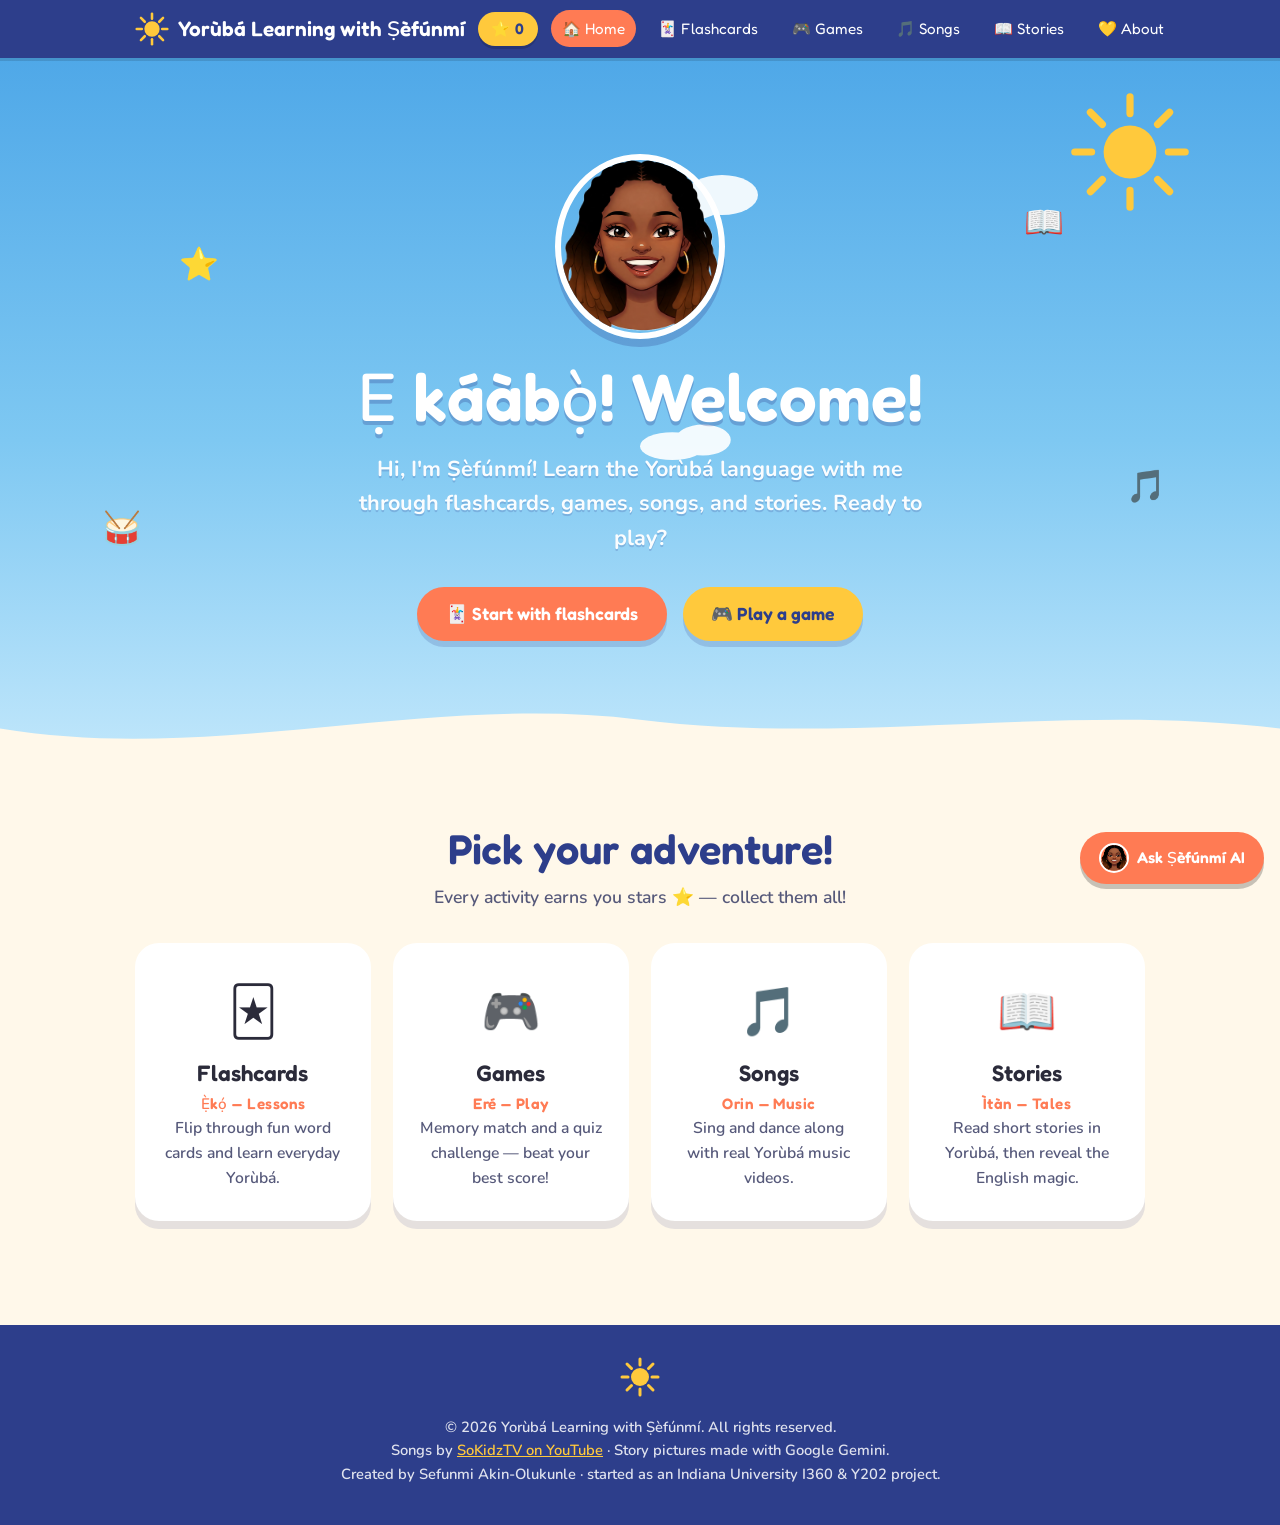
==== index.html @ fe702a05 "upload all html" ====
<!DOCTYPE html>
<html lang="en">
<head>
  <meta charset="UTF-8">
  <meta name="viewport" content="width=device-width, initial-scale=1.0">
  <title>Home — Yorùbá Learning with Ṣèfúnmí</title>
  <meta name="description" content="Yorùbá Learning with Ṣèfúnmí — learn Yorùbá through flashcards, games, songs, and stories. Fun for kids and families!">
  <link rel="preconnect" href="https://fonts.googleapis.com">
  <link rel="preconnect" href="https://fonts.gstatic.com" crossorigin>
  <link href="https://fonts.googleapis.com/css2?family=Fredoka:wght@400;500;600&family=Nunito:wght@600;700;800&display=swap" rel="stylesheet">
  <link rel="stylesheet" href="css/styles.css">
</head>
<body>
  <header class="site-header">
    <div class="wrap bar">
      <a class="brand" href="index.html"><svg class="logo-sun" viewBox="0 0 40 40" aria-hidden="true"><circle cx="20" cy="20" r="9" fill="#ffc93c"/><g stroke="#ffc93c" stroke-width="3" stroke-linecap="round"><line x1="20" y1="2" x2="20" y2="8"/><line x1="20" y1="32" x2="20" y2="38"/><line x1="2" y1="20" x2="8" y2="20"/><line x1="32" y1="20" x2="38" y2="20"/><line x1="7" y1="7" x2="11.5" y2="11.5"/><line x1="28.5" y1="28.5" x2="33" y2="33"/><line x1="33" y1="7" x2="28.5" y2="11.5"/><line x1="11.5" y1="28.5" x2="7" y2="33"/></g></svg> Yorùbá Learning with Ṣèfúnmí</a>
      <span class="star-chip" id="star-chip" title="Stars you've earned">⭐ <span id="star-count">0</span></span>
      <button class="nav-toggle" id="nav-toggle" aria-expanded="false" aria-controls="site-nav">Menu</button>
      <nav class="site-nav" id="site-nav" aria-label="Main">
        <ul>
          <li><a href="index.html" aria-current="page">🏠 Home</a></li>
          <li><a href="lessons.html">🃏 Flashcards</a></li>
          <li><a href="games.html">🎮 Games</a></li>
          <li><a href="songs.html">🎵 Songs</a></li>
          <li><a href="stories.html">📖 Stories</a></li>
          <li><a href="about.html">💛 About</a></li>
        </ul>
      </nav>
    </div>
  </header>

  <section class="hero">
    <svg class="sun-el" viewBox="0 0 100 100" aria-hidden="true"><circle cx="50" cy="50" r="22" fill="#ffc93c"/><g stroke="#ffc93c" stroke-width="6" stroke-linecap="round"><line x1="50" y1="4" x2="50" y2="18"/><line x1="50" y1="82" x2="50" y2="96"/><line x1="4" y1="50" x2="18" y2="50"/><line x1="82" y1="50" x2="96" y2="50"/><line x1="17" y1="17" x2="27" y2="27"/><line x1="73" y1="73" x2="83" y2="83"/><line x1="83" y1="17" x2="73" y2="27"/><line x1="27" y1="73" x2="17" y2="83"/></g></svg>
    <svg class="cloud" style="top:16%; animation-duration: 46s;" width="130" height="52" viewBox="0 0 130 52" aria-hidden="true"><ellipse cx="42" cy="34" rx="42" ry="18" fill="#fff"/><ellipse cx="82" cy="26" rx="36" ry="20" fill="#fff"/></svg>
    <svg class="cloud" style="top:52%; animation-duration: 68s; animation-delay:-24s;" width="100" height="42" viewBox="0 0 130 52" aria-hidden="true"><ellipse cx="42" cy="34" rx="42" ry="18" fill="#fff"/><ellipse cx="82" cy="26" rx="36" ry="20" fill="#fff"/></svg>
    <div class="floaties" aria-hidden="true">
      <span style="left:8%; top:64%; animation-delay:0s">🥁</span>
      <span style="left:88%; top:58%; animation-delay:0.7s">🎵</span>
      <span style="left:14%; top:26%; animation-delay:1.2s">⭐</span>
      <span style="left:80%; top:20%; animation-delay:0.4s">📖</span>
    </div>
    <div class="wrap">
      <img class="mascot" src="images/sefunmi_avatar.PNG" alt="Ṣèfúnmí, your friendly guide">
      <h1><span class="bouncy">Ẹ</span><span class="bouncy">&nbsp;k</span><span class="bouncy">á</span><span class="bouncy">à</span><span class="bouncy">b</span><span class="bouncy">ọ̀</span><span class="bouncy">!</span> Welcome!</h1>
      <p class="sub">Hi, I'm Ṣèfúnmí! Learn the Yorùbá language with me through flashcards, games, songs, and stories. Ready to play?</p>
      <div class="cta-row">
        <a class="btn btn-coral" href="lessons.html">🃏 Start with flashcards</a>
        <a class="btn btn-sun" href="games.html">🎮 Play a game</a>
      </div>
    </div>
    <svg class="wave" viewBox="0 0 1440 70" preserveAspectRatio="none" aria-hidden="true"><path d="M0,40 C240,80 480,0 720,30 C960,60 1200,10 1440,40 L1440,70 L0,70 Z" fill="#fff8ea"/></svg>
  </section>

  <section class="section">
    <div class="wrap">
      <h2>Pick your adventure!</h2>
      <p class="section-sub">Every activity earns you stars ⭐ — collect them all!</p>
      <div class="big-cards stagger">
        <a class="big-card c-coral" href="lessons.html">
          <span class="emoji">🃏</span>
          <h3>Flashcards</h3>
          <p class="yo">Ẹ̀kọ́ &mdash; Lessons</p>
          <p>Flip through fun word cards and learn everyday Yorùbá.</p>
        </a>
        <a class="big-card c-grape" href="games.html">
          <span class="emoji">🎮</span>
          <h3>Games</h3>
          <p class="yo">Eré &mdash; Play</p>
          <p>Memory match and a quiz challenge — beat your best score!</p>
        </a>
        <a class="big-card c-sun" href="songs.html">
          <span class="emoji">🎵</span>
          <h3>Songs</h3>
          <p class="yo">Orin &mdash; Music</p>
          <p>Sing and dance along with real Yorùbá music videos.</p>
        </a>
        <a class="big-card c-leaf" href="stories.html">
          <span class="emoji">📖</span>
          <h3>Stories</h3>
          <p class="yo">Ìtàn &mdash; Tales</p>
          <p>Read short stories in Yorùbá, then reveal the English magic.</p>
        </a>
      </div>
    </div>
  </section>


  <footer class="site-footer">
    <svg class="foot-sun" viewBox="0 0 40 40" aria-hidden="true"><circle cx="20" cy="20" r="9" fill="#ffc93c"/><g stroke="#ffc93c" stroke-width="3" stroke-linecap="round"><line x1="20" y1="2" x2="20" y2="8"/><line x1="20" y1="32" x2="20" y2="38"/><line x1="2" y1="20" x2="8" y2="20"/><line x1="32" y1="20" x2="38" y2="20"/><line x1="7" y1="7" x2="11.5" y2="11.5"/><line x1="28.5" y1="28.5" x2="33" y2="33"/><line x1="33" y1="7" x2="28.5" y2="11.5"/><line x1="11.5" y1="28.5" x2="7" y2="33"/></g></svg>
    <p>&copy; 2026 Yorùbá Learning with Ṣèfúnmí. All rights reserved.</p>
    <p>Songs by <a href="https://www.youtube.com/playlist?list=PLvyWSc3Rf-4h21iMtvp2aFP9dDpeBqy0P" rel="noopener">SoKidzTV on YouTube</a> &middot; Story pictures made with Google Gemini.</p>
    <p>Created by Sefunmi Akin-Olukunle &middot; started as an Indiana University I360 &amp; Y202 project.</p>
  </footer>

  <button id="chat-launcher" aria-haspopup="dialog"><img src="images/sefunmi_avatar.PNG" alt=""> Ask Ṣèfúnmí AI</button>
  <div id="chatbot" role="dialog" aria-label="Sefunmi AI chat">
    <header>
      <span>Ṣèfúnmí AI</span>
      <button id="chat-close" aria-label="Close chat">&times;</button>
    </header>
    <div id="chat-body" aria-live="polite"></div>
    <form id="chat-form">
      <input id="chat-input" type="text" placeholder="Ask me anything!" autocomplete="off">
      <button type="submit">Send</button>
    </form>
  </div>

  <canvas id="confetti-canvas"></canvas>
  <script src="js/data.js"></script>
  <script src="js/app.js"></script>
</body>
</html>
---- css/styles.css ----
/* ==========================================================================
   Yorùbá Learning with Ṣèfúnmí — v2
   A bright, animated, kid-first design.
   Display: Fredoka · Body: Nunito
   ========================================================================== */

:root {
  --sky: #7ec8f2;
  --sky-deep: #4fa8e8;
  --sun: #ffc93c;
  --coral: #ff7b54;
  --leaf: #3fae74;
  --grape: #9b6fde;
  --indigo: #2d3e8b;
  /* heritage tie to the portfolio */
  --paper: #fff8ea;
  --ink: #2b2b3a;
  --white: #ffffff;
  --shadow: 0 6px 0 rgba(45, 62, 139, 0.18);

  --font-display: "Fredoka", "Nunito", sans-serif;
  --font-body: "Nunito", system-ui, sans-serif;
  --radius: 24px;
  --maxw: 1080px;
  --pad: clamp(1rem, 4vw, 2.2rem);
}

* {
  box-sizing: border-box;
  margin: 0;
  padding: 0;
}

html {
  scroll-behavior: smooth;
}

body {
  font-family: var(--font-body);
  font-size: clamp(1rem, 0.97rem + 0.2vw, 1.1rem);
  line-height: 1.6;
  color: var(--ink);
  background: var(--paper);
  overflow-x: hidden;
}

img {
  max-width: 100%;
  display: block;
}

a {
  color: var(--indigo);
}

:focus-visible {
  outline: 4px solid var(--sun);
  outline-offset: 3px;
  border-radius: 8px;
}

.wrap {
  max-width: var(--maxw);
  margin: 0 auto;
  padding-inline: var(--pad);
}

h1,
h2,
h3 {
  font-family: var(--font-display);
  font-weight: 600;
  line-height: 1.15;
}

/* ==========================================================================
   Animations
   ========================================================================== */
@keyframes bob {

  0%,
  100% {
    transform: translateY(0);
  }

  50% {
    transform: translateY(-12px);
  }
}

@keyframes bobBig {

  0%,
  100% {
    transform: translateY(0);
  }

  50% {
    transform: translateY(-22px);
  }
}

@keyframes drift {
  from {
    transform: translateX(-12vw);
  }

  to {
    transform: translateX(112vw);
  }
}

@keyframes spinSlow {
  to {
    transform: rotate(360deg);
  }
}

@keyframes wiggle {

  0%,
  100% {
    transform: rotate(-2.5deg);
  }

  50% {
    transform: rotate(2.5deg);
  }
}

@keyframes popIn {
  0% {
    transform: scale(0);
    opacity: 0;
  }

  70% {
    transform: scale(1.12);
  }

  100% {
    transform: scale(1);
    opacity: 1;
  }
}

@keyframes bounceIn {
  0% {
    transform: translateY(30px);
    opacity: 0;
  }

  60% {
    transform: translateY(-8px);
    opacity: 1;
  }

  100% {
    transform: translateY(0);
  }
}

@keyframes rainbowShift {
  0% {
    background-position: 0% 50%;
  }

  100% {
    background-position: 200% 50%;
  }
}

@keyframes starPop {
  0% {
    transform: scale(1);
  }

  40% {
    transform: scale(1.6) rotate(18deg);
  }

  100% {
    transform: scale(1);
  }
}

@keyframes floaty {

  0%,
  100% {
    transform: translateY(0) rotate(0deg);
  }

  50% {
    transform: translateY(-16px) rotate(6deg);
  }
}

@keyframes shake {

  0%,
  100% {
    transform: translateX(0);
  }

  25% {
    transform: translateX(-7px);
  }

  75% {
    transform: translateX(7px);
  }
}

.anim-pop {
  animation: popIn 500ms cubic-bezier(.5, 1.6, .5, 1) both;
}

.anim-bounce {
  animation: bounceIn 650ms cubic-bezier(.4, 1.4, .5, 1) both;
}

.stagger>* {
  animation: bounceIn 650ms cubic-bezier(.4, 1.4, .5, 1) both;
}

.stagger>*:nth-child(1) {
  animation-delay: 60ms;
}

.stagger>*:nth-child(2) {
  animation-delay: 160ms;
}

.stagger>*:nth-child(3) {
  animation-delay: 260ms;
}

.stagger>*:nth-child(4) {
  animation-delay: 360ms;
}

.stagger>*:nth-child(5) {
  animation-delay: 460ms;
}

.shake {
  animation: shake 320ms ease;
}

@media (prefers-reduced-motion: reduce) {

  *,
  *::before,
  *::after {
    animation: none !important;
    transition: none !important;
  }

  html {
    scroll-behavior: auto;
  }
}

/* ==========================================================================
   Header
   ========================================================================== */
.site-header {
  background: var(--indigo);
  position: sticky;
  top: 0;
  z-index: 60;
  box-shadow: 0 3px 0 rgba(0, 0, 0, 0.12);
}

.site-header .bar {
  display: flex;
  align-items: center;
  justify-content: space-between;
  gap: 0.8rem;
  padding-block: 0.65rem;
}

.brand {
  white-space: nowrap;
  font-family: var(--font-display);
  font-weight: 600;
  font-size: clamp(1.05rem, 2.6vw, 1.3rem);
  color: var(--white);
  text-decoration: none;
  display: flex;
  align-items: center;
  gap: 0.55rem;
}

.brand .logo-sun {
  width: 34px;
  height: 34px;
  flex: none;
  animation: spinSlow 24s linear infinite;
}

.star-chip {
  font-family: var(--font-display);
  background: var(--sun);
  color: var(--indigo);
  border-radius: 999px;
  padding: 0.3rem 0.85rem;
  font-size: 0.95rem;
  font-weight: 600;
  display: inline-flex;
  align-items: center;
  gap: 0.3rem;
  box-shadow: 0 3px 0 rgba(0, 0, 0, 0.15);
}

.star-chip.earn {
  animation: starPop 600ms ease;
}

.site-nav ul {
  display: flex;
  gap: clamp(0.15rem, 1.4vw, 0.7rem);
  list-style: none;
}

.site-nav a {
  font-family: var(--font-display);
  color: var(--white);
  text-decoration: none;
  font-size: 0.95rem;
  padding: 0.4rem 0.7rem;
  border-radius: 999px;
  display: inline-block;
  white-space: nowrap;
  transition: background 150ms ease, transform 150ms ease;
}

.site-nav a:hover {
  background: rgba(255, 255, 255, 0.16);
  transform: translateY(-2px) rotate(-1.5deg);
}

.site-nav a[aria-current="page"] {
  background: var(--coral);
}

.nav-toggle {
  display: none;
  background: var(--coral);
  border: none;
  color: var(--white);
  font-family: var(--font-display);
  font-size: 1rem;
  padding: 0.45rem 0.95rem;
  border-radius: 999px;
  cursor: pointer;
  box-shadow: 0 3px 0 rgba(0, 0, 0, 0.18);
}

@media (max-width: 990px) {
  .nav-toggle {
    display: block;
  }

  .site-nav {
    position: absolute;
    top: 100%;
    left: 0;
    right: 0;
    background: var(--indigo);
    display: none;
    padding: 0.5rem var(--pad) 1rem;
    box-shadow: 0 8px 16px rgba(0, 0, 0, 0.18);
  }

  .site-nav.open {
    display: block;
  }

  .site-nav ul {
    flex-direction: column;
  }

  .site-nav a {
    display: block;
  }
}

/* ==========================================================================
   Sky hero
   ========================================================================== */
.hero {
  position: relative;
  background: linear-gradient(180deg, var(--sky-deep) 0%, var(--sky) 55%, #bfe6fb 100%);
  color: var(--white);
  overflow: hidden;
  padding-block: clamp(3.2rem, 9vw, 6rem) clamp(4.5rem, 10vw, 7rem);
  text-align: center;
}

.hero .wrap {
  position: relative;
  z-index: 3;
}

.hero h1 {
  font-size: clamp(2.2rem, 6.5vw, 4.2rem);
  text-shadow: 0 4px 0 rgba(45, 62, 139, 0.28);
}

.hero h1 .bouncy {
  display: inline-block;
  animation: bob 2.6s ease-in-out infinite;
}

.hero h1 .bouncy:nth-child(2n) {
  animation-delay: 0.25s;
}

.hero h1 .bouncy:nth-child(3n) {
  animation-delay: 0.5s;
}

.hero .sub {
  margin: 1rem auto 0;
  max-width: 46ch;
  font-size: clamp(1.05rem, 2.4vw, 1.35rem);
  font-weight: 700;
  color: rgba(255, 255, 255, 0.96);
  text-shadow: 0 2px 0 rgba(45, 62, 139, 0.2);
}

.hero .cta-row {
  margin-top: 2rem;
  display: flex;
  justify-content: center;
  flex-wrap: wrap;
  gap: 1rem;
}

.mascot {
  width: clamp(110px, 18vw, 170px);
  margin: 0 auto 1.2rem;
  border-radius: 50%;
  border: 6px solid var(--white);
  box-shadow: 0 8px 0 rgba(45, 62, 139, 0.25);
  animation: bobBig 3.2s ease-in-out infinite;
}

.sun-el {
  position: absolute;
  top: 34px;
  right: 7%;
  width: clamp(70px, 10vw, 120px);
  z-index: 1;
  animation: spinSlow 30s linear infinite;
}

.cloud {
  position: absolute;
  z-index: 1;
  opacity: 0.9;
  animation: drift linear infinite;
}

.floaties span {
  position: absolute;
  z-index: 2;
  font-size: clamp(1.2rem, 3vw, 2rem);
  animation: floaty 4s ease-in-out infinite;
  user-select: none;
}

.hero .wave {
  position: absolute;
  bottom: -2px;
  left: 0;
  right: 0;
  z-index: 2;
  display: block;
  width: 100%;
}

/* Buttons — chunky, pushable */
.btn {
  font-family: var(--font-display);
  font-weight: 600;
  font-size: 1.1rem;
  display: inline-block;
  text-decoration: none;
  padding: 0.8rem 1.8rem;
  border-radius: 999px;
  border: none;
  cursor: pointer;
  color: var(--white);
  box-shadow: var(--shadow);
  transition: transform 120ms ease, box-shadow 120ms ease;
}

.btn:active {
  transform: translateY(5px);
  box-shadow: 0 1px 0 rgba(45, 62, 139, 0.18);
}

.btn:hover {
  transform: translateY(-2px);
}

.btn:hover:active {
  transform: translateY(5px);
}

.btn-coral {
  background: var(--coral);
}

.btn-leaf {
  background: var(--leaf);
}

.btn-grape {
  background: var(--grape);
}

.btn-indigo {
  background: var(--indigo);
}

.btn-sun {
  background: var(--sun);
  color: var(--indigo);
}

.btn.small {
  font-size: 0.95rem;
  padding: 0.55rem 1.2rem;
}

/* ==========================================================================
   Sections & cards
   ========================================================================== */
.section {
  padding-block: clamp(2.6rem, 7vw, 4.5rem);
}

.section h2 {
  font-size: clamp(1.7rem, 4.5vw, 2.6rem);
  text-align: center;
  color: var(--indigo);
}

.section .section-sub {
  text-align: center;
  max-width: 56ch;
  margin: 0.6rem auto 2rem;
  font-weight: 600;
  color: #56597a;
}

.big-cards {
  display: grid;
  grid-template-columns: repeat(auto-fit, minmax(230px, 1fr));
  gap: 1.4rem;
}

.big-card {
  background: var(--white);
  border-radius: var(--radius);
  padding: 1.7rem 1.4rem 1.6rem;
  text-align: center;
  text-decoration: none;
  color: var(--ink);
  box-shadow: 0 8px 0 rgba(45, 62, 139, 0.12);
  border: 4px solid transparent;
  transition: transform 160ms ease, border-color 160ms ease;
}

.big-card:hover {
  transform: translateY(-6px) rotate(-1deg);
  animation: wiggle 400ms ease;
}

.big-card .emoji {
  font-size: 3rem;
  display: block;
  margin-bottom: 0.6rem;
}

.big-card h3 {
  font-size: 1.4rem;
  margin-bottom: 0.35rem;
}

.big-card p {
  font-size: 0.98rem;
  color: #56597a;
  font-weight: 600;
}

.big-card.c-coral:hover {
  border-color: var(--coral);
}

.big-card.c-leaf:hover {
  border-color: var(--leaf);
}

.big-card.c-grape:hover {
  border-color: var(--grape);
}

.big-card.c-sun:hover {
  border-color: var(--sun);
}

.big-card .yo {
  font-family: var(--font-display);
  font-size: 0.95rem;
  color: var(--coral);
  letter-spacing: 0.03em;
}

/* Page hero (inner pages) */
.page-hero {
  background: linear-gradient(180deg, var(--sky-deep), var(--sky));
  color: var(--white);
  text-align: center;
  padding-block: clamp(2.2rem, 6vw, 3.6rem);
  position: relative;
  overflow: hidden;
}

.page-hero h1 {
  font-size: clamp(1.9rem, 5vw, 3rem);
  text-shadow: 0 3px 0 rgba(45, 62, 139, 0.28);
  position: relative;
  z-index: 2;
}

.page-hero p {
  font-weight: 700;
  margin-top: 0.5rem;
  position: relative;
  z-index: 2;
  text-shadow: 0 2px 0 rgba(45, 62, 139, 0.2);
}

/* ==========================================================================
   Flashcards (lessons)
   ========================================================================== */
.deck-zone {
  max-width: 560px;
  margin: 0 auto;
  text-align: center;
}

.progress-track {
  background: #e8e2cf;
  border-radius: 999px;
  height: 18px;
  overflow: hidden;
  box-shadow: inset 0 2px 4px rgba(0, 0, 0, 0.08);
  margin-bottom: 1.4rem;
}

.progress-fill {
  height: 100%;
  width: 0%;
  background: repeating-linear-gradient(45deg, var(--leaf) 0 14px, #55c98b 14px 28px);
  border-radius: 999px;
  transition: width 400ms cubic-bezier(.5, 1.4, .5, 1);
}

.flashcard {
  perspective: 1200px;
  height: 300px;
  cursor: pointer;
  margin-bottom: 1.3rem;
  -webkit-tap-highlight-color: transparent;
}

.flashcard .inner {
  position: relative;
  width: 100%;
  height: 100%;
  transform-style: preserve-3d;
  transition: transform 550ms cubic-bezier(.4, 1.3, .5, 1);
}

.flashcard.flipped .inner {
  transform: rotateY(180deg);
}

.flashcard .face {
  position: absolute;
  inset: 0;
  backface-visibility: hidden;
  border-radius: var(--radius);
  display: flex;
  flex-direction: column;
  align-items: center;
  justify-content: center;
  gap: 0.5rem;
  padding: 1.4rem;
  box-shadow: 0 10px 0 rgba(45, 62, 139, 0.15);
}

.flashcard .front {
  background: var(--white);
  border: 5px solid var(--sky-deep);
}

.flashcard .back {
  background: var(--indigo);
  color: var(--white);
  transform: rotateY(180deg);
  border: 5px solid var(--sun);
}

.flashcard .word {
  font-family: var(--font-display);
  font-size: clamp(2rem, 7vw, 3rem);
  font-weight: 600;
}

.flashcard .hint {
  font-weight: 700;
  font-size: 0.9rem;
  color: #8a8fae;
}

.flashcard .back .hint {
  color: rgba(255, 255, 255, 0.7);
}

.deck-actions {
  display: flex;
  justify-content: center;
  gap: 0.9rem;
  flex-wrap: wrap;
}

.deck-done {
  padding: 2rem 0;
}

.deck-done .big-emoji {
  font-size: 4rem;
  animation: bobBig 1.6s ease-in-out infinite;
}

/* ==========================================================================
   Games
   ========================================================================== */
.game-tabs {
  display: flex;
  justify-content: center;
  gap: 1rem;
  flex-wrap: wrap;
  margin-bottom: 2rem;
}

.game-zone {
  display: none;
}

.game-zone.active {
  display: block;
}

.scoreboard {
  display: flex;
  justify-content: center;
  gap: 1rem;
  flex-wrap: wrap;
  margin-bottom: 1.4rem;
  font-family: var(--font-display);
}

.score-pill {
  background: var(--white);
  border-radius: 999px;
  padding: 0.45rem 1.1rem;
  font-size: 1rem;
  color: var(--indigo);
  box-shadow: 0 4px 0 rgba(45, 62, 139, 0.12);
}

.memory-grid {
  display: grid;
  grid-template-columns: repeat(4, 1fr);
  gap: 0.8rem;
  max-width: 640px;
  margin: 0 auto;
}

@media (max-width: 560px) {
  .memory-grid {
    grid-template-columns: repeat(4, 1fr);
    gap: 0.5rem;
  }
}

.mem-card {
  aspect-ratio: 3 / 3.4;
  perspective: 900px;
  cursor: pointer;
  border: none;
  background: none;
  padding: 0;
  -webkit-tap-highlight-color: transparent;
}

.mem-card .inner {
  display: block;
  position: relative;
  width: 100%;
  height: 100%;
  transform-style: preserve-3d;
  transition: transform 400ms cubic-bezier(.4, 1.3, .5, 1);
}

.mem-card.flipped .inner,
.mem-card.matched .inner {
  transform: rotateY(180deg);
}

.mem-card .face {
  position: absolute;
  inset: 0;
  backface-visibility: hidden;
  border-radius: 16px;
  display: flex;
  align-items: center;
  justify-content: center;
  font-family: var(--font-display);
  font-weight: 600;
  font-size: clamp(0.8rem, 2.4vw, 1.05rem);
  padding: 0.4rem;
  text-align: center;
  line-height: 1.2;
  box-shadow: 0 5px 0 rgba(45, 62, 139, 0.14);
}

.mem-card .face-down {
  background: linear-gradient(135deg, var(--grape), var(--indigo));
  color: var(--white);
  font-size: 1.6rem;
}

.mem-card .face-up {
  background: var(--white);
  color: var(--indigo);
  transform: rotateY(180deg);
  border: 3px solid var(--sky-deep);
}

.mem-card .face-up.yo-side {
  background: var(--sun);
  border-color: var(--coral);
}

.mem-card.matched .face-up {
  background: var(--leaf);
  color: var(--white);
  border-color: var(--leaf);
  animation: starPop 500ms ease;
}

.mem-card.matched {
  cursor: default;
}

.quiz-box {
  max-width: 620px;
  margin: 0 auto;
  text-align: center;
}

.quiz-word {
  font-family: var(--font-display);
  font-size: clamp(2rem, 6vw, 3rem);
  color: var(--indigo);
  background: var(--white);
  border-radius: var(--radius);
  padding: 1.6rem 1rem;
  box-shadow: 0 8px 0 rgba(45, 62, 139, 0.13);
  margin-bottom: 1.4rem;
}

.quiz-opts {
  display: grid;
  grid-template-columns: 1fr 1fr;
  gap: 0.9rem;
}

@media (max-width: 480px) {
  .quiz-opts {
    grid-template-columns: 1fr;
  }
}

.quiz-opt {
  font-family: var(--font-display);
  font-size: 1.15rem;
  font-weight: 600;
  background: var(--white);
  color: var(--ink);
  border: 4px solid var(--sky-deep);
  border-radius: 18px;
  padding: 0.9rem 0.8rem;
  cursor: pointer;
  box-shadow: 0 5px 0 rgba(45, 62, 139, 0.14);
  transition: transform 130ms ease;
}

.quiz-opt:hover {
  transform: translateY(-3px) rotate(-0.5deg);
}

.quiz-opt.right {
  background: var(--leaf);
  border-color: var(--leaf);
  color: var(--white);
  animation: starPop 500ms ease;
}

.quiz-opt.wrong {
  background: var(--coral);
  border-color: var(--coral);
  color: var(--white);
  animation: shake 320ms ease;
}

.quiz-opt:disabled {
  cursor: default;
}

.win-banner {
  text-align: center;
  padding: 1.6rem 0 0.4rem;
}

.win-banner .big-emoji {
  font-size: 4.2rem;
  display: inline-block;
  animation: bobBig 1.4s ease-in-out infinite;
}

.win-banner h3 {
  font-size: 1.8rem;
  color: var(--indigo);
  margin-top: 0.4rem;
}

.win-banner p {
  font-weight: 700;
  color: #56597a;
}

/* ==========================================================================
   Songs
   ========================================================================== */
.song-grid {
  display: grid;
  grid-template-columns: 1fr 1fr;
  gap: 1.6rem;
}

@media (max-width: 760px) {
  .song-grid {
    grid-template-columns: 1fr;
  }
}

.song-card {
  background: var(--white);
  border-radius: var(--radius);
  overflow: hidden;
  box-shadow: 0 8px 0 rgba(45, 62, 139, 0.13);
  transition: transform 160ms ease;
}

.song-card:hover {
  transform: translateY(-5px) rotate(-0.6deg);
}

.yt-lite {
  position: relative;
  aspect-ratio: 16 / 9;
  cursor: pointer;
  background: #000 center / cover no-repeat;
  border: none;
  width: 100%;
  padding: 0;
}

.yt-lite .play-bubble {
  position: absolute;
  inset: 0;
  margin: auto;
  width: 74px;
  height: 74px;
  border-radius: 50%;
  background: var(--coral);
  color: var(--white);
  display: flex;
  align-items: center;
  justify-content: center;
  font-size: 1.9rem;
  box-shadow: 0 5px 0 rgba(0, 0, 0, 0.28);
  animation: bob 2.2s ease-in-out infinite;
  pointer-events: none;
}

.yt-lite iframe {
  position: absolute;
  inset: 0;
  width: 100%;
  height: 100%;
  border: 0;
}

.song-card .body {
  padding: 1.1rem 1.3rem 1.3rem;
}

.song-card h3 {
  color: var(--indigo);
  font-size: 1.35rem;
}

.song-card .yo-title {
  color: var(--coral);
  font-family: var(--font-display);
  font-size: 1rem;
}

.song-card p {
  font-weight: 600;
  color: #56597a;
  font-size: 0.97rem;
  margin-top: 0.3rem;
}

/* ==========================================================================
   Stories
   ========================================================================== */
.story-card {
  background: var(--white);
  border-radius: var(--radius);
  box-shadow: 0 8px 0 rgba(45, 62, 139, 0.13);
  overflow: hidden;
  margin-bottom: 2rem;
  display: grid;
  grid-template-columns: 300px 1fr;
}

@media (max-width: 760px) {
  .story-card {
    grid-template-columns: 1fr;
  }
}

.story-card .pic {
  background: var(--sky);
  min-height: 220px;
}

.story-card .pic img {
  width: 100%;
  height: 100%;
  object-fit: cover;
}

.story-card .body {
  padding: 1.5rem 1.6rem 1.6rem;
}

.story-card h3 {
  color: var(--indigo);
  font-size: 1.45rem;
  margin-bottom: 0.6rem;
}

.story-card .yo-text {
  font-size: 1.12rem;
  font-weight: 700;
  line-height: 1.75;
}

.story-card .yo-text strong {
  color: var(--coral);
}

.translation {
  margin-top: 1rem;
  background: var(--paper);
  border: 3px dashed var(--sun);
  border-radius: 16px;
  padding: 1rem 1.1rem;
  font-weight: 600;
  display: none;
}

.translation.show {
  display: block;
  animation: bounceIn 450ms ease both;
}

.translation strong {
  color: var(--leaf);
}

.story-card .btn {
  margin-top: 1rem;
}

/* ==========================================================================
   About + misc
   ========================================================================== */
.about-card {
  background: var(--white);
  border-radius: var(--radius);
  box-shadow: 0 8px 0 rgba(45, 62, 139, 0.13);
  padding: clamp(1.4rem, 4vw, 2.4rem);
  max-width: 780px;
  margin: 0 auto;
}

.about-card p+p {
  margin-top: 1rem;
}

.credit-note {
  text-align: center;
  font-size: 0.85rem;
  font-weight: 600;
  color: #8a8fae;
  margin-top: 1.6rem;
}

/* ==========================================================================
   Footer
   ========================================================================== */
.site-footer {
  background: var(--indigo);
  color: rgba(255, 255, 255, 0.85);
  text-align: center;
  padding: 2rem var(--pad) 2.4rem;
  font-weight: 600;
  font-size: 0.92rem;
  margin-top: 2rem;
}

.site-footer .foot-sun {
  width: 40px;
  margin: 0 auto 0.7rem;
  animation: spinSlow 26s linear infinite;
}

.site-footer a {
  color: var(--sun);
}

/* ==========================================================================
   Sefunmi AI chat
   ========================================================================== */
#chat-launcher {
  position: fixed;
  right: 1rem;
  bottom: 1rem;
  z-index: 90;
  background: var(--coral);
  color: var(--white);
  border: none;
  font-family: var(--font-display);
  font-weight: 600;
  font-size: 0.98rem;
  padding: 0.7rem 1.2rem;
  border-radius: 999px;
  cursor: pointer;
  box-shadow: 0 5px 0 rgba(0, 0, 0, 0.22);
  display: flex;
  align-items: center;
  gap: 0.5rem;
  animation: bob 3s ease-in-out infinite;
}

#chat-launcher img {
  width: 30px;
  height: 30px;
  border-radius: 50%;
  border: 2px solid var(--white);
}

#chatbot {
  position: fixed;
  right: 1rem;
  bottom: 4.6rem;
  z-index: 95;
  width: min(330px, calc(100vw - 2rem));
  background: var(--white);
  border-radius: 20px;
  box-shadow: 0 14px 34px rgba(45, 62, 139, 0.35);
  display: none;
  flex-direction: column;
  overflow: hidden;
  border: 4px solid var(--indigo);
}

#chatbot.open {
  display: flex;
  animation: bounceIn 400ms ease both;
}

#chatbot header {
  background: var(--indigo);
  color: var(--white);
  padding: 0.6rem 0.9rem;
  display: flex;
  justify-content: space-between;
  align-items: center;
  font-family: var(--font-display);
  font-weight: 600;
}

#chatbot header button {
  background: none;
  border: none;
  color: var(--white);
  font-size: 1.1rem;
  cursor: pointer;
}

#chat-body {
  height: 250px;
  overflow-y: auto;
  padding: 0.8rem;
  display: flex;
  flex-direction: column;
  gap: 0.5rem;
  background: var(--paper);
}

.chat-msg {
  max-width: 86%;
  padding: 0.5rem 0.75rem;
  border-radius: 14px;
  font-size: 0.92rem;
  font-weight: 600;
  line-height: 1.45;
}

.chat-msg.bot {
  background: var(--white);
  border: 2px solid var(--sky);
  align-self: flex-start;
}

.chat-msg.user {
  background: var(--leaf);
  color: var(--white);
  align-self: flex-end;
}

#chat-form {
  display: flex;
  border-top: 3px solid var(--paper);
}

#chat-input {
  flex: 1;
  border: none;
  padding: 0.7rem 0.9rem;
  font-size: 0.95rem;
  font-family: var(--font-body);
  font-weight: 600;
}

#chat-input:focus {
  outline: none;
}

#chat-form button {
  border: none;
  background: var(--coral);
  color: var(--white);
  font-family: var(--font-display);
  font-weight: 600;
  padding: 0 1.1rem;
  cursor: pointer;
}

/* Confetti canvas */
#confetti-canvas {
  position: fixed;
  inset: 0;
  pointer-events: none;
  z-index: 200;
}
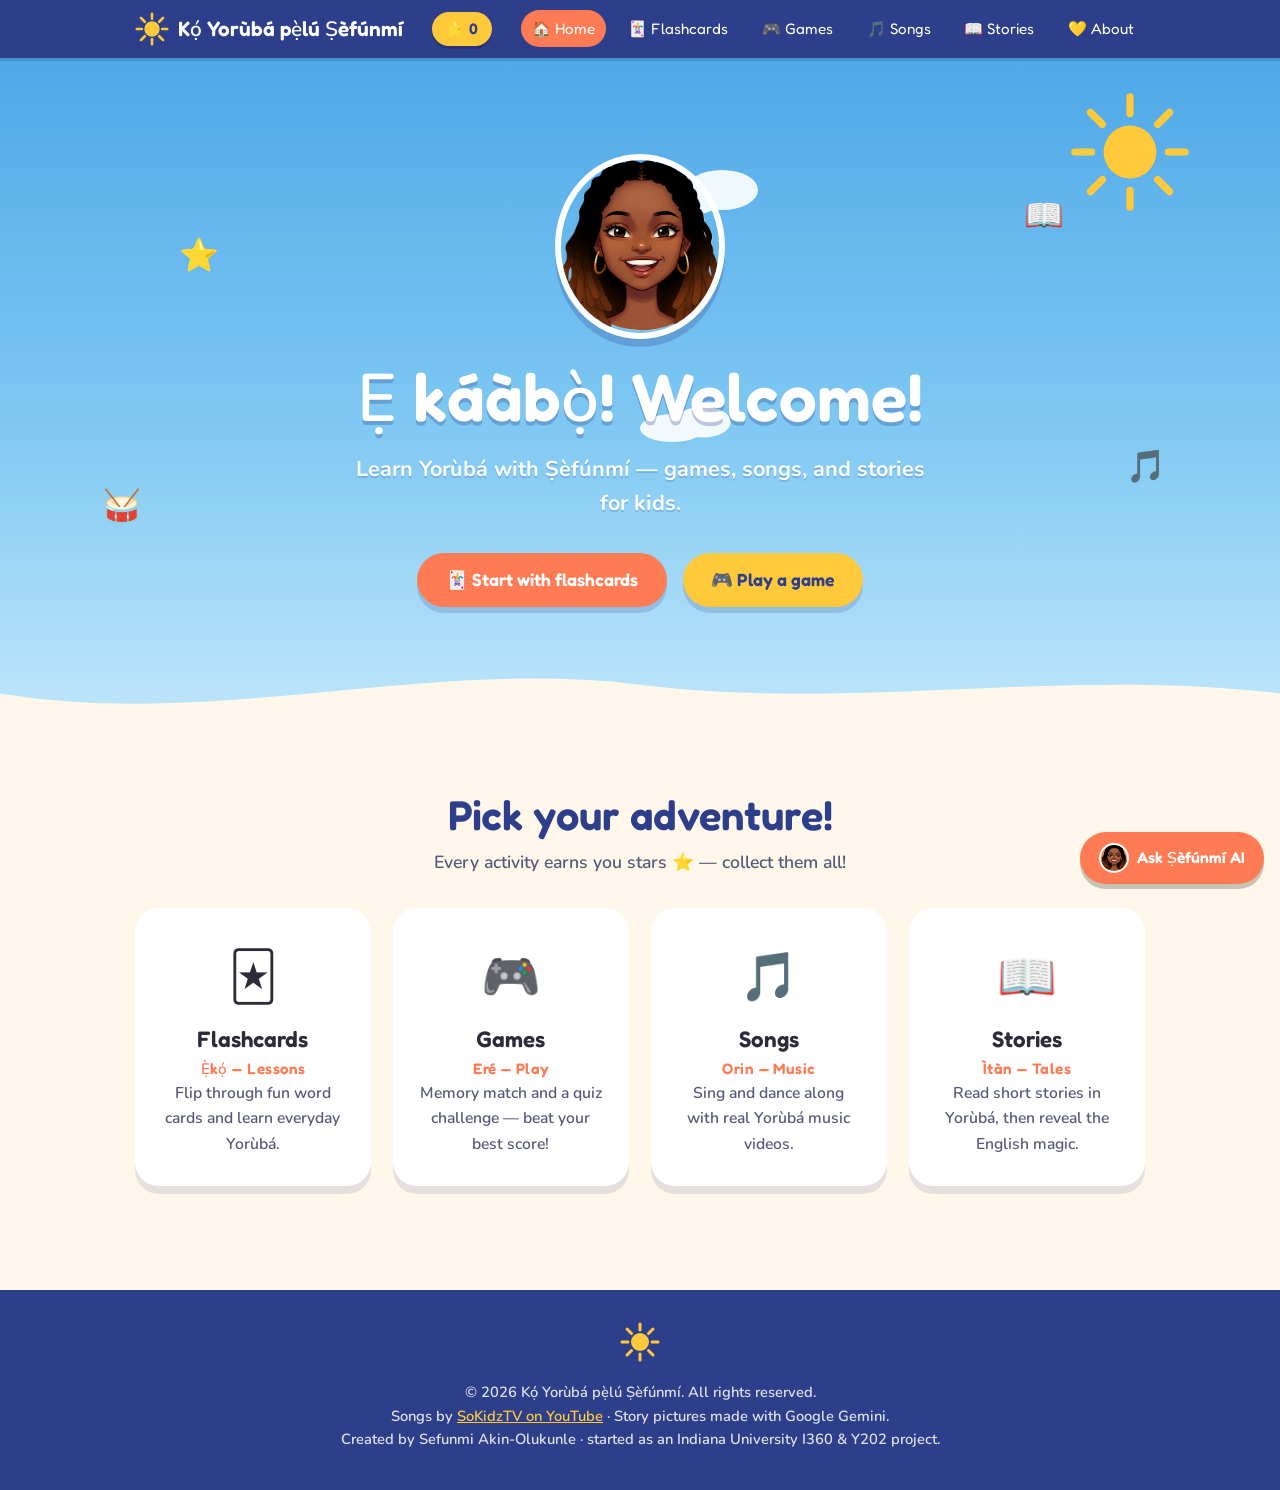
==== commit 575a2962: "update" ====
--- a/index.html
+++ b/index.html
@@ -3,17 +3,23 @@
 <head>
   <meta charset="UTF-8">
   <meta name="viewport" content="width=device-width, initial-scale=1.0">
-  <title>Home — Yorùbá Learning with Ṣèfúnmí</title>
-  <meta name="description" content="Yorùbá Learning with Ṣèfúnmí — learn Yorùbá through flashcards, games, songs, and stories. Fun for kids and families!">
+  <title>Home — Kọ́ Yorùbá pẹ̀lú Ṣèfúnmí</title>
+  <meta name="description" content="Kọ́ Yorùbá pẹ̀lú Ṣèfúnmí — Learn Yorùbá with Ṣèfúnmí through flashcards, games, songs, and stories. Fun for kids and families!">
   <link rel="preconnect" href="https://fonts.googleapis.com">
   <link rel="preconnect" href="https://fonts.gstatic.com" crossorigin>
   <link href="https://fonts.googleapis.com/css2?family=Fredoka:wght@400;500;600&family=Nunito:wght@600;700;800&display=swap" rel="stylesheet">
+  <link rel="manifest" href="manifest.json">
+  <meta name="theme-color" content="#2d3e8b">
+  <link rel="icon" href="images/icon-192.png" type="image/png">
+  <link rel="apple-touch-icon" href="images/apple-touch-icon.png">
+  <meta name="apple-mobile-web-app-capable" content="yes">
+  <meta name="apple-mobile-web-app-title" content="Kọ́ Yorùbá">
   <link rel="stylesheet" href="css/styles.css">
 </head>
 <body>
   <header class="site-header">
     <div class="wrap bar">
-      <a class="brand" href="index.html"><svg class="logo-sun" viewBox="0 0 40 40" aria-hidden="true"><circle cx="20" cy="20" r="9" fill="#ffc93c"/><g stroke="#ffc93c" stroke-width="3" stroke-linecap="round"><line x1="20" y1="2" x2="20" y2="8"/><line x1="20" y1="32" x2="20" y2="38"/><line x1="2" y1="20" x2="8" y2="20"/><line x1="32" y1="20" x2="38" y2="20"/><line x1="7" y1="7" x2="11.5" y2="11.5"/><line x1="28.5" y1="28.5" x2="33" y2="33"/><line x1="33" y1="7" x2="28.5" y2="11.5"/><line x1="11.5" y1="28.5" x2="7" y2="33"/></g></svg> Yorùbá Learning with Ṣèfúnmí</a>
+      <a class="brand" href="index.html"><svg class="logo-sun" viewBox="0 0 40 40" aria-hidden="true"><circle cx="20" cy="20" r="9" fill="#ffc93c"/><g stroke="#ffc93c" stroke-width="3" stroke-linecap="round"><line x1="20" y1="2" x2="20" y2="8"/><line x1="20" y1="32" x2="20" y2="38"/><line x1="2" y1="20" x2="8" y2="20"/><line x1="32" y1="20" x2="38" y2="20"/><line x1="7" y1="7" x2="11.5" y2="11.5"/><line x1="28.5" y1="28.5" x2="33" y2="33"/><line x1="33" y1="7" x2="28.5" y2="11.5"/><line x1="11.5" y1="28.5" x2="7" y2="33"/></g></svg> Kọ́ Yorùbá pẹ̀lú Ṣèfúnmí</a>
       <span class="star-chip" id="star-chip" title="Stars you've earned">⭐ <span id="star-count">0</span></span>
       <button class="nav-toggle" id="nav-toggle" aria-expanded="false" aria-controls="site-nav">Menu</button>
       <nav class="site-nav" id="site-nav" aria-label="Main">
@@ -42,7 +48,7 @@
     <div class="wrap">
       <img class="mascot" src="images/sefunmi_avatar.PNG" alt="Ṣèfúnmí, your friendly guide">
       <h1><span class="bouncy">Ẹ</span><span class="bouncy">&nbsp;k</span><span class="bouncy">á</span><span class="bouncy">à</span><span class="bouncy">b</span><span class="bouncy">ọ̀</span><span class="bouncy">!</span> Welcome!</h1>
-      <p class="sub">Hi, I'm Ṣèfúnmí! Learn the Yorùbá language with me through flashcards, games, songs, and stories. Ready to play?</p>
+      <p class="sub">Learn Yorùbá with Ṣèfúnmí — games, songs, and stories for kids.</p>
       <div class="cta-row">
         <a class="btn btn-coral" href="lessons.html">🃏 Start with flashcards</a>
         <a class="btn btn-sun" href="games.html">🎮 Play a game</a>
@@ -87,7 +93,7 @@
 
   <footer class="site-footer">
     <svg class="foot-sun" viewBox="0 0 40 40" aria-hidden="true"><circle cx="20" cy="20" r="9" fill="#ffc93c"/><g stroke="#ffc93c" stroke-width="3" stroke-linecap="round"><line x1="20" y1="2" x2="20" y2="8"/><line x1="20" y1="32" x2="20" y2="38"/><line x1="2" y1="20" x2="8" y2="20"/><line x1="32" y1="20" x2="38" y2="20"/><line x1="7" y1="7" x2="11.5" y2="11.5"/><line x1="28.5" y1="28.5" x2="33" y2="33"/><line x1="33" y1="7" x2="28.5" y2="11.5"/><line x1="11.5" y1="28.5" x2="7" y2="33"/></g></svg>
-    <p>&copy; 2026 Yorùbá Learning with Ṣèfúnmí. All rights reserved.</p>
+    <p>&copy; 2026 Kọ́ Yorùbá pẹ̀lú Ṣèfúnmí. All rights reserved.</p>
     <p>Songs by <a href="https://www.youtube.com/playlist?list=PLvyWSc3Rf-4h21iMtvp2aFP9dDpeBqy0P" rel="noopener">SoKidzTV on YouTube</a> &middot; Story pictures made with Google Gemini.</p>
     <p>Created by Sefunmi Akin-Olukunle &middot; started as an Indiana University I360 &amp; Y202 project.</p>
   </footer>
@@ -108,5 +114,8 @@
   <canvas id="confetti-canvas"></canvas>
   <script src="js/data.js"></script>
   <script src="js/app.js"></script>
+  <script>
+    if ("serviceWorker" in navigator) window.addEventListener("load", () => navigator.serviceWorker.register("./sw.js"));
+  </script>
 </body>
 </html>
--- a/css/styles.css
+++ b/css/styles.css
@@ -1299,4 +1299,4 @@
   inset: 0;
   pointer-events: none;
   z-index: 200;
-}+}
